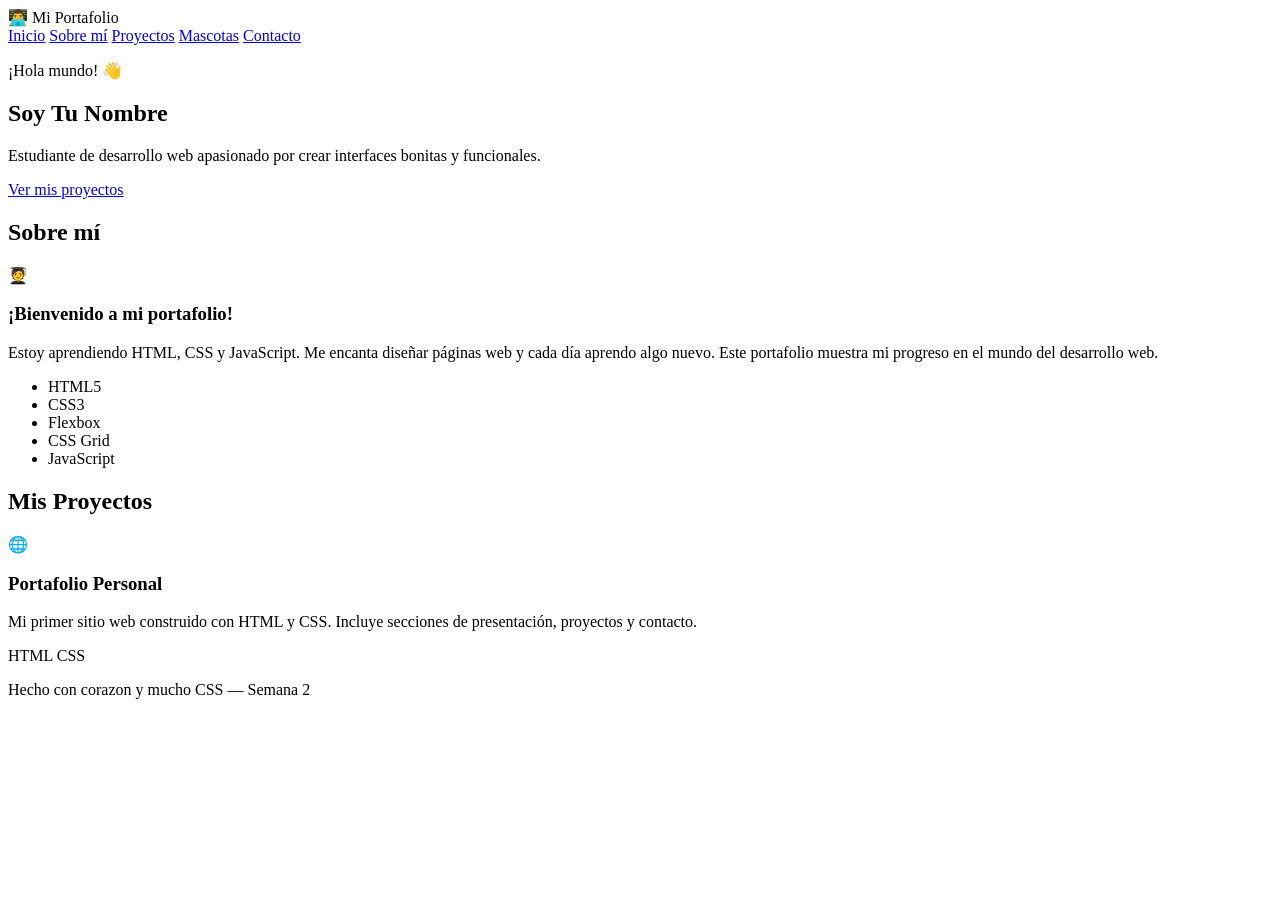
==== index.html @ 90aef14d "adelanto," ====
<!DOCTYPE html>
<html lang="es">
<head>
  <meta charset="UTF-8" />
  <meta name="viewport" content="width=device-width, initial-scale=1.0"/>
  <title>Mi Portafolio | Semana 2</title>
  <link rel="stylesheet" href="style.css" />
  <link href="https://fonts.googleapis.com/css2?family=Syne:wght@400;700;800&family=DM+Sans:wght@300;400;500&display=swap" rel="stylesheet"/>
</head>
<body>
 

  <header class="header">
    <div class="logo">👨‍💻 Mi Portafolio</div>
 
    <!-- Navegación distribuida con flexbox -->
    <nav class="nav">
      <a href="index.html">Inicio</a>
      <a href="#sobre-mi">Sobre mí</a>
      <a href="#proyectos">Proyectos</a>
      <a href="mascotas.html">Mascotas</a>
      <a href="#contacto">Contacto</a>
    </nav>
  </header>

  <section class="hero">
    <div class="hero-content">
      <p class="hero-tag">¡Hola mundo! 👋</p>
      <h1>Soy <span>Tu Nombre</span></h1>
      <p class="hero-sub">Estudiante de desarrollo web apasionado por crear interfaces bonitas y funcionales.</p>
      <a href="#proyectos" class="btn">Ver mis proyectos</a>
    </div>
  </section>
 
  <section class="sobre-mi" id="sobre-mi">
    <h2 class="section-title">Sobre mí</h2>
    <div class="sobre-mi-contenido">
      <div class="perfil-img">🧑‍🎓</div>
      <div class="perfil-texto">
        <h3>¡Bienvenido a mi portafolio!</h3>
        <p>Estoy aprendiendo HTML, CSS y JavaScript. Me encanta diseñar páginas web y cada día aprendo algo nuevo. Este portafolio muestra mi progreso en el mundo del desarrollo web.</p>
        <ul class="habilidades">
          <li>HTML5</li>
          <li>CSS3</li>
          <li>Flexbox</li>
          <li>CSS Grid</li>
          <li>JavaScript</li>
        </ul>
      </div>
    </div>
  </section>
 
  <section class="proyectos" id="proyectos">
    <h2 class="section-title">Mis Proyectos</h2>
 
    <!-- Contenedor principal con grid-area para layout de destaque -->
    <div class="proyectos-grid">
 
      <!-- Tarjeta destacada (ocupa más espacio con grid-area) -->
      <div class="tarjeta tarjeta-destacada">
        <div class="tarjeta-icon">🌐</div>
        <h3>Portafolio Personal</h3>
        <p>Mi primer sitio web construido con HTML y CSS. Incluye secciones de presentación, proyectos y contacto.</p>
        <span class="tag">HTML</span>
        <span class="tag">CSS</span>
      </div>
 
 
  <footer class="footer">
    <p>Hecho con corazon y mucho CSS — Semana 2</p>
  </footer>
 
</body>
</html>
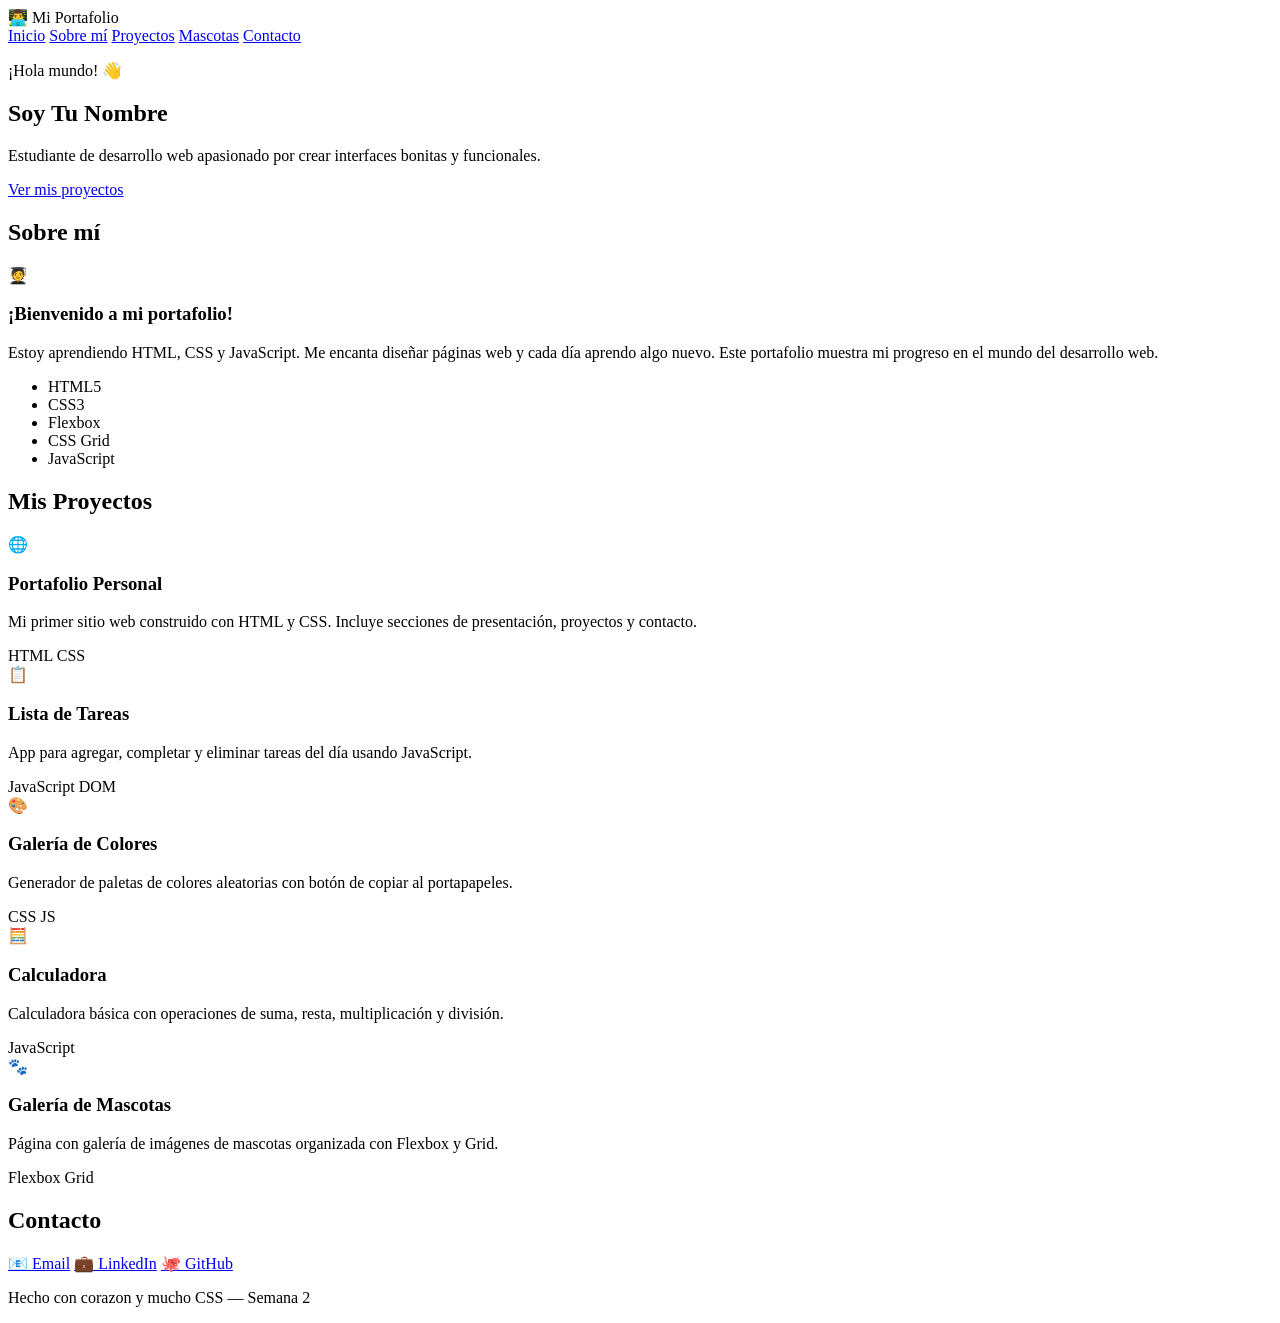
==== commit f3682e9b: "style terminado" ====
--- a/index.html
+++ b/index.html
@@ -65,6 +65,48 @@
         <span class="tag">CSS</span>
       </div>
  
+      <div class="tarjeta">
+        <div class="tarjeta-icon">📋</div>
+        <h3>Lista de Tareas</h3>
+        <p>App para agregar, completar y eliminar tareas del día usando JavaScript.</p>
+        <span class="tag">JavaScript</span>
+        <span class="tag">DOM</span>
+      </div>
+ 
+      <div class="tarjeta">
+        <div class="tarjeta-icon">🎨</div>
+        <h3>Galería de Colores</h3>
+        <p>Generador de paletas de colores aleatorias con botón de copiar al portapapeles.</p>
+        <span class="tag">CSS</span>
+        <span class="tag">JS</span>
+      </div>
+ 
+      <div class="tarjeta">
+        <div class="tarjeta-icon">🧮</div>
+        <h3>Calculadora</h3>
+        <p>Calculadora básica con operaciones de suma, resta, multiplicación y división.</p>
+        <span class="tag">JavaScript</span>
+      </div>
+ 
+      <div class="tarjeta">
+        <div class="tarjeta-icon">🐾</div>
+        <h3>Galería de Mascotas</h3>
+        <p>Página con galería de imágenes de mascotas organizada con Flexbox y Grid.</p>
+        <span class="tag">Flexbox</span>
+        <span class="tag">Grid</span>
+      </div>
+ 
+    </div>
+  </section>
+ 
+  <section class="contacto" id="contacto">
+    <h2 class="section-title">Contacto</h2>
+    <div class="contacto-links">
+      <a href="mailto:tuemail@ejemplo.com" class="contacto-btn">📧 Email</a>
+      <a href="#" class="contacto-btn">💼 LinkedIn</a>
+      <a href="#" class="contacto-btn">🐙 GitHub</a>
+    </div>
+  </section>
  
   <footer class="footer">
     <p>Hecho con corazon y mucho CSS — Semana 2</p>
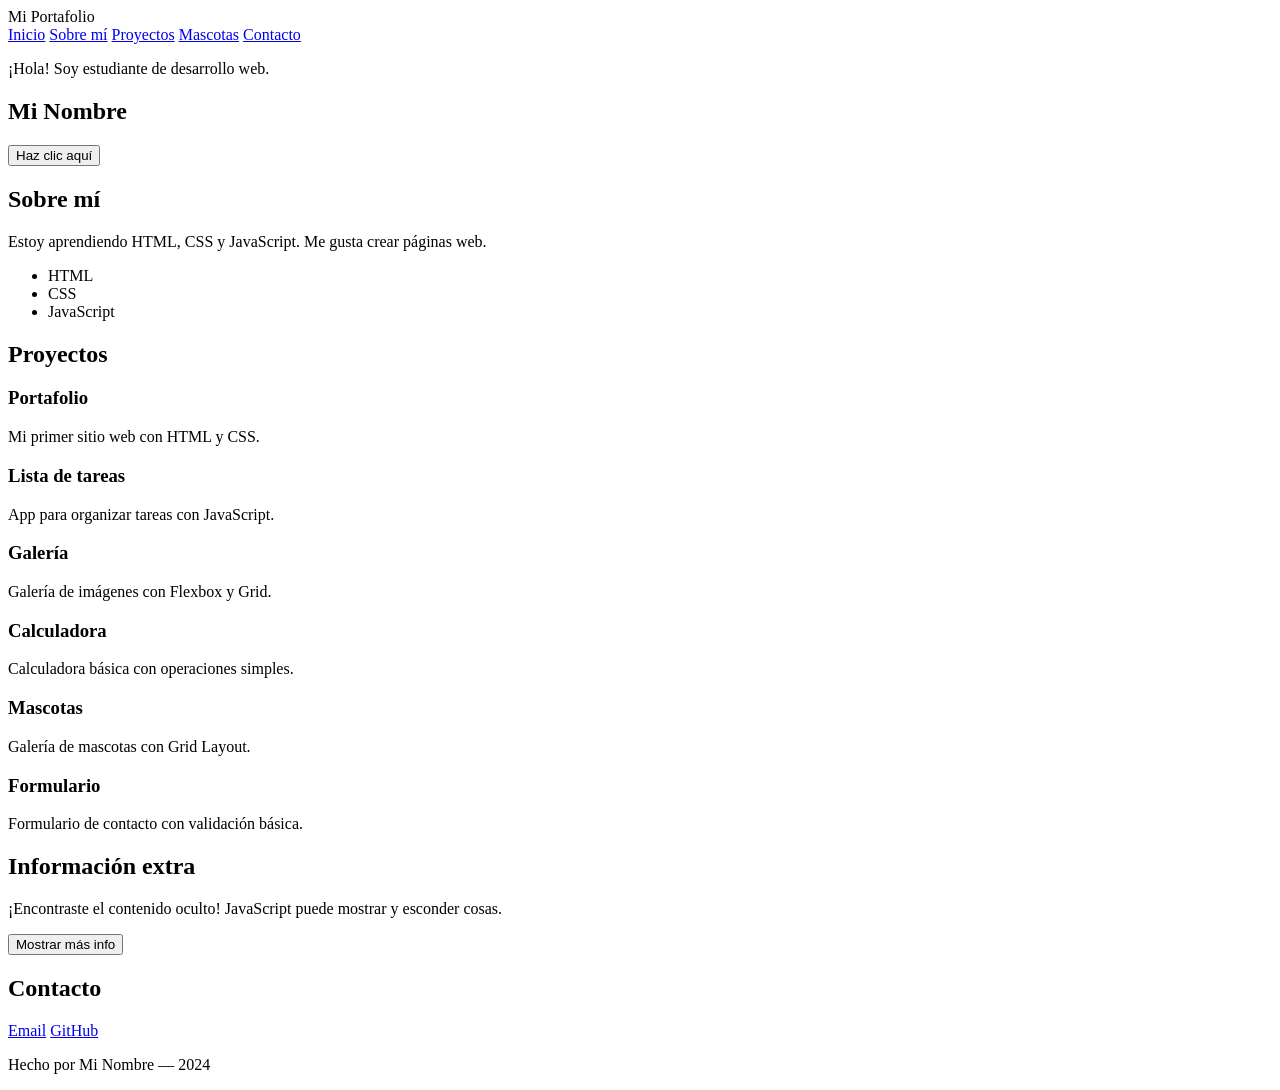
==== commit acd13fe7: "index arreglado" ====
--- a/index.html
+++ b/index.html
@@ -3,17 +3,13 @@
 <head>
   <meta charset="UTF-8" />
   <meta name="viewport" content="width=device-width, initial-scale=1.0"/>
-  <title>Mi Portafolio | Semana 2</title>
+  <title>Mi Portafolio</title>
   <link rel="stylesheet" href="style.css" />
-  <link href="https://fonts.googleapis.com/css2?family=Syne:wght@400;700;800&family=DM+Sans:wght@300;400;500&display=swap" rel="stylesheet"/>
 </head>
 <body>
  
-
   <header class="header">
-    <div class="logo">👨‍💻 Mi Portafolio</div>
- 
-    <!-- Navegación distribuida con flexbox -->
+    <div class="logo">Mi Portafolio</div>
     <nav class="nav">
       <a href="index.html">Inicio</a>
       <a href="#sobre-mi">Sobre mí</a>
@@ -22,96 +18,73 @@
       <a href="#contacto">Contacto</a>
     </nav>
   </header>
-
+ 
   <section class="hero">
-    <div class="hero-content">
-      <p class="hero-tag">¡Hola mundo! 👋</p>
-      <h1>Soy <span>Tu Nombre</span></h1>
-      <p class="hero-sub">Estudiante de desarrollo web apasionado por crear interfaces bonitas y funcionales.</p>
-      <a href="#proyectos" class="btn">Ver mis proyectos</a>
-    </div>
+    <p id="bienvenida">¡Hola! Soy estudiante de desarrollo web.</p>
+    <h1>Mi Nombre</h1>
+    <button class="btn" onclick="cambiarTexto()">Haz clic aquí</button>
   </section>
  
-  <section class="sobre-mi" id="sobre-mi">
-    <h2 class="section-title">Sobre mí</h2>
-    <div class="sobre-mi-contenido">
-      <div class="perfil-img">🧑‍🎓</div>
-      <div class="perfil-texto">
-        <h3>¡Bienvenido a mi portafolio!</h3>
-        <p>Estoy aprendiendo HTML, CSS y JavaScript. Me encanta diseñar páginas web y cada día aprendo algo nuevo. Este portafolio muestra mi progreso en el mundo del desarrollo web.</p>
-        <ul class="habilidades">
-          <li>HTML5</li>
-          <li>CSS3</li>
-          <li>Flexbox</li>
-          <li>CSS Grid</li>
-          <li>JavaScript</li>
-        </ul>
+  <section id="sobre-mi" class="seccion">
+    <h2>Sobre mí</h2>
+    <p>Estoy aprendiendo HTML, CSS y JavaScript. Me gusta crear páginas web.</p>
+    <ul class="habilidades">
+      <li>HTML</li>
+      <li>CSS</li>
+      <li>JavaScript</li>
+    </ul>
+  </section>
+ 
+  <section id="proyectos" class="seccion">
+    <h2>Proyectos</h2>
+    <div class="proyectos-grid">
+      <div class="tarjeta">
+        <h3>Portafolio</h3>
+        <p>Mi primer sitio web con HTML y CSS.</p>
+      </div>
+      <div class="tarjeta">
+        <h3>Lista de tareas</h3>
+        <p>App para organizar tareas con JavaScript.</p>
+      </div>
+      <div class="tarjeta">
+        <h3>Galería</h3>
+        <p>Galería de imágenes con Flexbox y Grid.</p>
+      </div>
+      <div class="tarjeta">
+        <h3>Calculadora</h3>
+        <p>Calculadora básica con operaciones simples.</p>
+      </div>
+      <div class="tarjeta">
+        <h3>Mascotas</h3>
+        <p>Galería de mascotas con Grid Layout.</p>
+      </div>
+      <div class="tarjeta">
+        <h3>Formulario</h3>
+        <p>Formulario de contacto con validación básica.</p>
       </div>
     </div>
   </section>
  
-  <section class="proyectos" id="proyectos">
-    <h2 class="section-title">Mis Proyectos</h2>
- 
-    <!-- Contenedor principal con grid-area para layout de destaque -->
-    <div class="proyectos-grid">
- 
-      <!-- Tarjeta destacada (ocupa más espacio con grid-area) -->
-      <div class="tarjeta tarjeta-destacada">
-        <div class="tarjeta-icon">🌐</div>
-        <h3>Portafolio Personal</h3>
-        <p>Mi primer sitio web construido con HTML y CSS. Incluye secciones de presentación, proyectos y contacto.</p>
-        <span class="tag">HTML</span>
-        <span class="tag">CSS</span>
-      </div>
- 
-      <div class="tarjeta">
-        <div class="tarjeta-icon">📋</div>
-        <h3>Lista de Tareas</h3>
-        <p>App para agregar, completar y eliminar tareas del día usando JavaScript.</p>
-        <span class="tag">JavaScript</span>
-        <span class="tag">DOM</span>
-      </div>
- 
-      <div class="tarjeta">
-        <div class="tarjeta-icon">🎨</div>
-        <h3>Galería de Colores</h3>
-        <p>Generador de paletas de colores aleatorias con botón de copiar al portapapeles.</p>
-        <span class="tag">CSS</span>
-        <span class="tag">JS</span>
-      </div>
- 
-      <div class="tarjeta">
-        <div class="tarjeta-icon">🧮</div>
-        <h3>Calculadora</h3>
-        <p>Calculadora básica con operaciones de suma, resta, multiplicación y división.</p>
-        <span class="tag">JavaScript</span>
-      </div>
- 
-      <div class="tarjeta">
-        <div class="tarjeta-icon">🐾</div>
-        <h3>Galería de Mascotas</h3>
-        <p>Página con galería de imágenes de mascotas organizada con Flexbox y Grid.</p>
-        <span class="tag">Flexbox</span>
-        <span class="tag">Grid</span>
-      </div>
- 
+  <section id="info-extra" class="seccion">
+    <h2>Información extra</h2>
+    <div id="contenido-oculto" class="oculto">
+      <p>¡Encontraste el contenido oculto! JavaScript puede mostrar y esconder cosas.</p>
     </div>
+    <button class="btn" onclick="mostrarOculto()">Mostrar más info</button>
   </section>
  
-  <section class="contacto" id="contacto">
-    <h2 class="section-title">Contacto</h2>
+  <section id="contacto" class="seccion">
+    <h2>Contacto</h2>
     <div class="contacto-links">
-      <a href="mailto:tuemail@ejemplo.com" class="contacto-btn">📧 Email</a>
-      <a href="#" class="contacto-btn">💼 LinkedIn</a>
-      <a href="#" class="contacto-btn">🐙 GitHub</a>
+      <a href="mailto:correo@ejemplo.com" class="btn">Email</a>
+      <a href="#" class="btn">GitHub</a>
     </div>
   </section>
  
   <footer class="footer">
-    <p>Hecho con corazon y mucho CSS — Semana 2</p>
+    <p>Hecho por Mi Nombre — 2024</p>
   </footer>
  
+  <script src="script.js"></script>
 </body>
-</html>
- 
+</html>
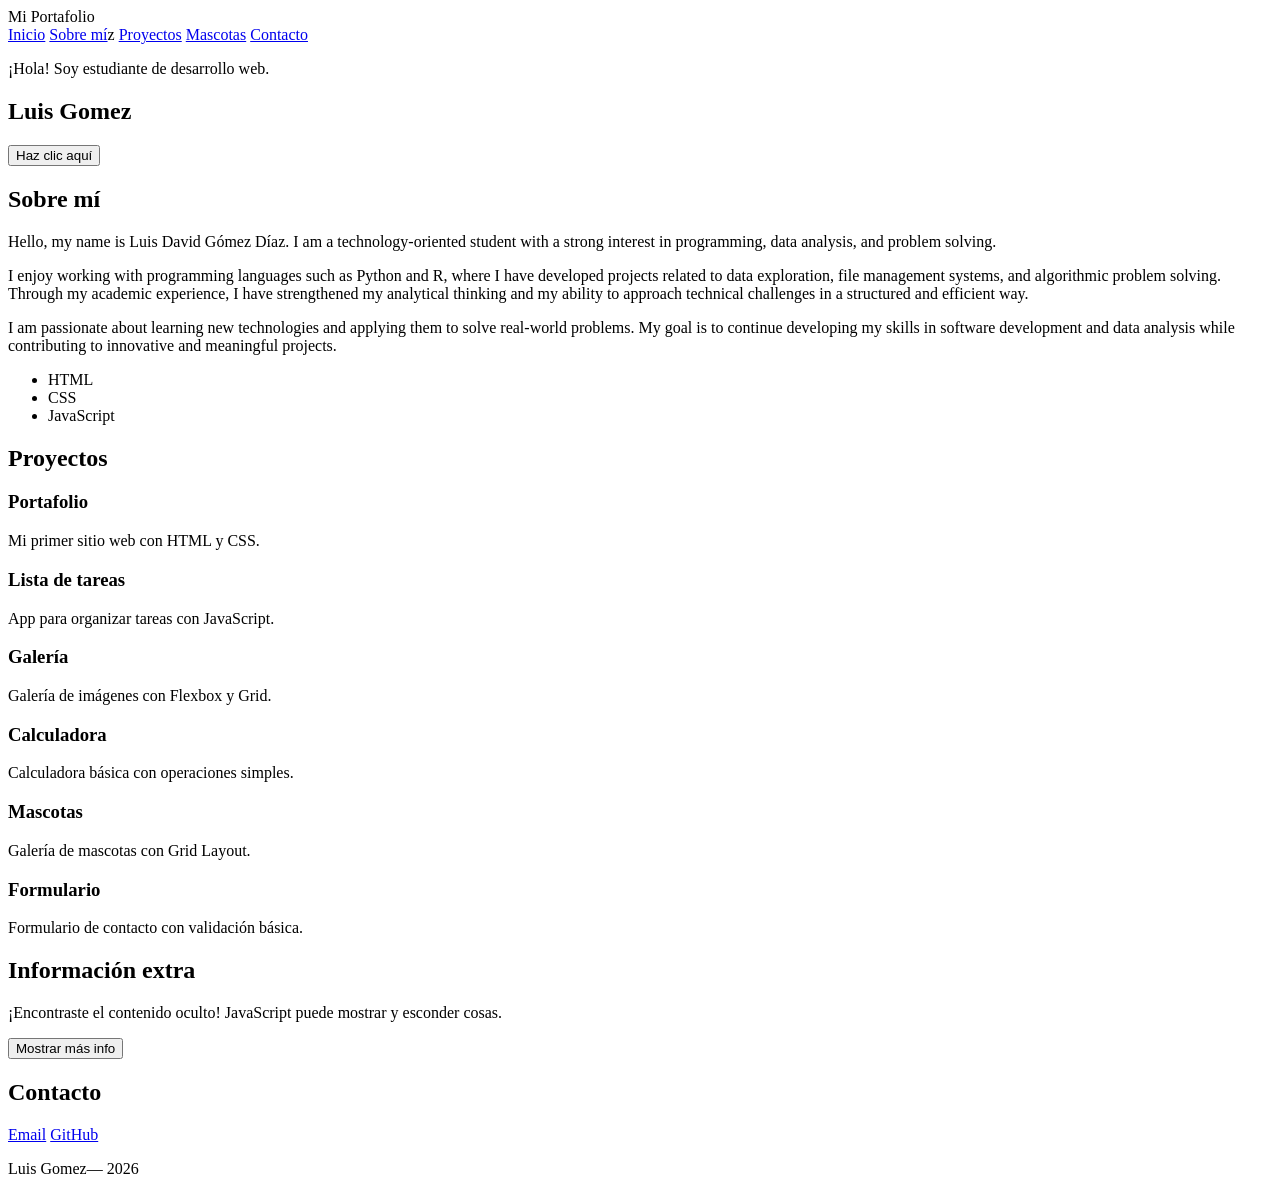
==== commit d4f6db18: "terminado" ====
--- a/index.html
+++ b/index.html
@@ -12,7 +12,7 @@
     <div class="logo">Mi Portafolio</div>
     <nav class="nav">
       <a href="index.html">Inicio</a>
-      <a href="#sobre-mi">Sobre mí</a>
+      <a href="#sobre-mi">Sobre mí</a>z
       <a href="#proyectos">Proyectos</a>
       <a href="mascotas.html">Mascotas</a>
       <a href="#contacto">Contacto</a>
@@ -21,13 +21,17 @@
  
   <section class="hero">
     <p id="bienvenida">¡Hola! Soy estudiante de desarrollo web.</p>
-    <h1>Mi Nombre</h1>
+    <h1>Luis Gomez</h1>
     <button class="btn" onclick="cambiarTexto()">Haz clic aquí</button>
   </section>
  
   <section id="sobre-mi" class="seccion">
     <h2>Sobre mí</h2>
-    <p>Estoy aprendiendo HTML, CSS y JavaScript. Me gusta crear páginas web.</p>
+    <p>Hello, my name is Luis David Gómez Díaz. I am a technology-oriented student with a strong interest in programming, data analysis, and problem solving.</p>
+
+<p>I enjoy working with programming languages such as Python and R, where I have developed projects related to data exploration, file management systems, and algorithmic problem solving. Through my academic experience, I have strengthened my analytical thinking and my ability to approach technical challenges in a structured and efficient way.</p>
+
+<p>I am passionate about learning new technologies and applying them to solve real-world problems. My goal is to continue developing my skills in software development and data analysis while contributing to innovative and meaningful projects.</p>
     <ul class="habilidades">
       <li>HTML</li>
       <li>CSS</li>
@@ -76,13 +80,13 @@
   <section id="contacto" class="seccion">
     <h2>Contacto</h2>
     <div class="contacto-links">
-      <a href="mailto:correo@ejemplo.com" class="btn">Email</a>
+      <a href="Luisgomez@idetp.edu.co" class="btn">Email</a>
       <a href="#" class="btn">GitHub</a>
     </div>
   </section>
  
   <footer class="footer">
-    <p>Hecho por Mi Nombre — 2024</p>
+    <p>Luis Gomez— 2026</p>
   </footer>
  
   <script src="script.js"></script>
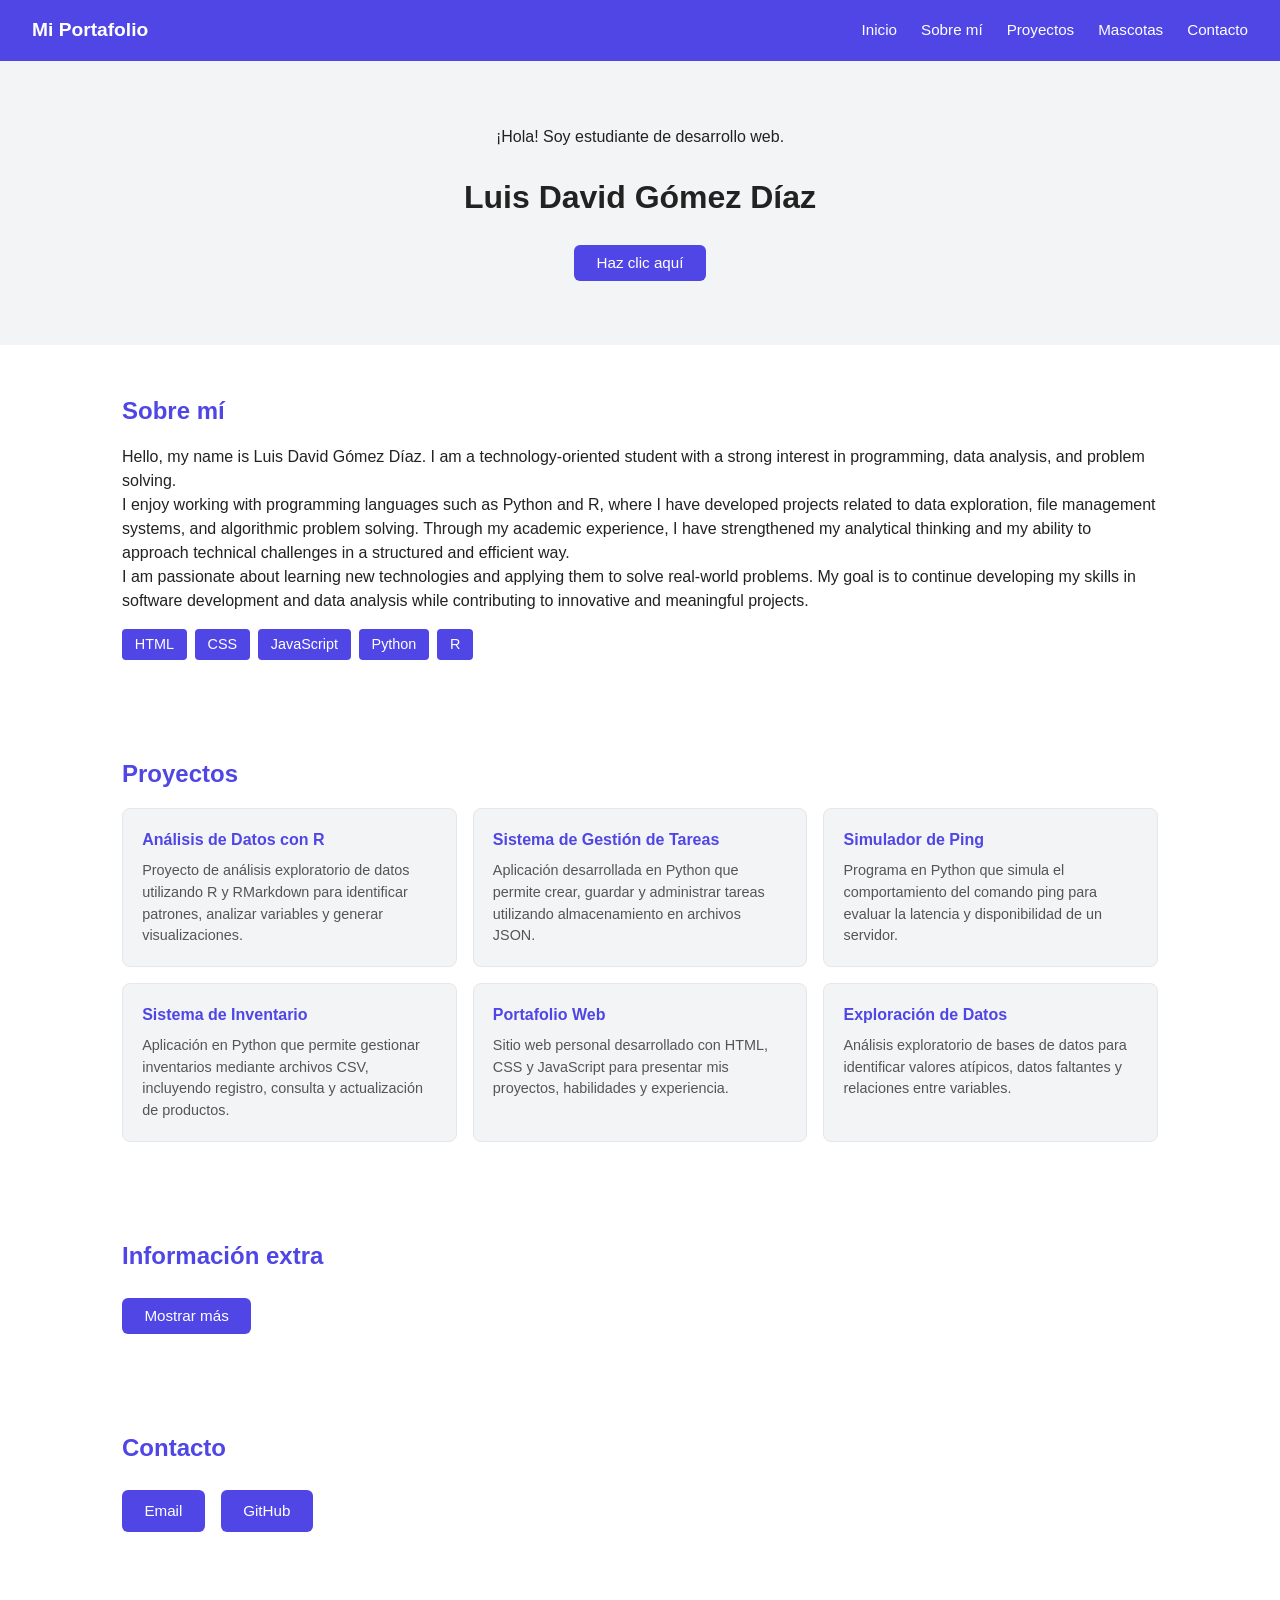
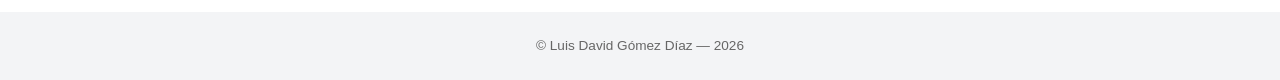
==== commit 48c8d756: "trabajo final" ====
--- a/index.html
+++ b/index.html
@@ -6,89 +6,107 @@
   <title>Mi Portafolio</title>
   <link rel="stylesheet" href="style.css" />
 </head>
+
 <body>
- 
-  <header class="header">
-    <div class="logo">Mi Portafolio</div>
-    <nav class="nav">
-      <a href="index.html">Inicio</a>
-      <a href="#sobre-mi">Sobre mí</a>z
-      <a href="#proyectos">Proyectos</a>
-      <a href="mascotas.html">Mascotas</a>
-      <a href="#contacto">Contacto</a>
-    </nav>
-  </header>
- 
-  <section class="hero">
-    <p id="bienvenida">¡Hola! Soy estudiante de desarrollo web.</p>
-    <h1>Luis Gomez</h1>
-    <button class="btn" onclick="cambiarTexto()">Haz clic aquí</button>
-  </section>
- 
-  <section id="sobre-mi" class="seccion">
-    <h2>Sobre mí</h2>
-    <p>Hello, my name is Luis David Gómez Díaz. I am a technology-oriented student with a strong interest in programming, data analysis, and problem solving.</p>
 
-<p>I enjoy working with programming languages such as Python and R, where I have developed projects related to data exploration, file management systems, and algorithmic problem solving. Through my academic experience, I have strengthened my analytical thinking and my ability to approach technical challenges in a structured and efficient way.</p>
+<header class="header">
+  <div class="logo">Mi Portafolio</div>
 
-<p>I am passionate about learning new technologies and applying them to solve real-world problems. My goal is to continue developing my skills in software development and data analysis while contributing to innovative and meaningful projects.</p>
-    <ul class="habilidades">
-      <li>HTML</li>
-      <li>CSS</li>
-      <li>JavaScript</li>
-    </ul>
-  </section>
- 
-  <section id="proyectos" class="seccion">
-    <h2>Proyectos</h2>
-    <div class="proyectos-grid">
-      <div class="tarjeta">
-        <h3>Portafolio</h3>
-        <p>Mi primer sitio web con HTML y CSS.</p>
-      </div>
-      <div class="tarjeta">
-        <h3>Lista de tareas</h3>
-        <p>App para organizar tareas con JavaScript.</p>
-      </div>
-      <div class="tarjeta">
-        <h3>Galería</h3>
-        <p>Galería de imágenes con Flexbox y Grid.</p>
-      </div>
-      <div class="tarjeta">
-        <h3>Calculadora</h3>
-        <p>Calculadora básica con operaciones simples.</p>
-      </div>
-      <div class="tarjeta">
-        <h3>Mascotas</h3>
-        <p>Galería de mascotas con Grid Layout.</p>
-      </div>
-      <div class="tarjeta">
-        <h3>Formulario</h3>
-        <p>Formulario de contacto con validación básica.</p>
-      </div>
+  <nav class="nav">
+    <a href="index.html">Inicio</a>
+    <a href="#sobre-mi">Sobre mí</a>
+    <a href="#proyectos">Proyectos</a>
+    <a href="mascotas.html">Mascotas</a>
+    <a href="#contacto">Contacto</a>
+  </nav>
+</header>
+
+<section class="hero">
+  <p id="bienvenida">¡Hola! Soy estudiante de desarrollo web.</p>
+  <h1>Luis David Gómez Díaz</h1>
+  <button class="btn" onclick="cambiarTexto()">Haz clic aquí</button>
+</section>
+
+<section id="sobre-mi" class="seccion">
+  <h2>Sobre mí</h2>
+
+  <p>Hello, my name is Luis David Gómez Díaz. I am a technology-oriented student with a strong interest in programming, data analysis, and problem solving.</p>
+
+  <p>I enjoy working with programming languages such as Python and R, where I have developed projects related to data exploration, file management systems, and algorithmic problem solving. Through my academic experience, I have strengthened my analytical thinking and my ability to approach technical challenges in a structured and efficient way.</p>
+
+  <p>I am passionate about learning new technologies and applying them to solve real-world problems. My goal is to continue developing my skills in software development and data analysis while contributing to innovative and meaningful projects.</p>
+
+  <ul class="habilidades">
+    <li>HTML</li>
+    <li>CSS</li>
+    <li>JavaScript</li>
+    <li>Python</li>
+    <li>R</li>
+  </ul>
+</section>
+
+<section id="proyectos" class="seccion">
+  <h2>Proyectos</h2>
+
+  <div class="proyectos-grid">
+
+    <div class="tarjeta">
+      <h3>Análisis de Datos con R</h3>
+      <p>Proyecto de análisis exploratorio de datos utilizando R y RMarkdown para identificar patrones, analizar variables y generar visualizaciones.</p>
     </div>
-  </section>
- 
-  <section id="info-extra" class="seccion">
-    <h2>Información extra</h2>
-    <div id="contenido-oculto" class="oculto">
-      <p>¡Encontraste el contenido oculto! JavaScript puede mostrar y esconder cosas.</p>
+
+    <div class="tarjeta">
+      <h3>Sistema de Gestión de Tareas</h3>
+      <p>Aplicación desarrollada en Python que permite crear, guardar y administrar tareas utilizando almacenamiento en archivos JSON.</p>
     </div>
-    <button class="btn" onclick="mostrarOculto()">Mostrar más info</button>
-  </section>
- 
-  <section id="contacto" class="seccion">
-    <h2>Contacto</h2>
-    <div class="contacto-links">
-      <a href="Luisgomez@idetp.edu.co" class="btn">Email</a>
-      <a href="#" class="btn">GitHub</a>
+
+    <div class="tarjeta">
+      <h3>Simulador de Ping</h3>
+      <p>Programa en Python que simula el comportamiento del comando ping para evaluar la latencia y disponibilidad de un servidor.</p>
     </div>
-  </section>
- 
-  <footer class="footer">
-    <p>Luis Gomez— 2026</p>
-  </footer>
- 
-  <script src="script.js"></script>
+
+    <div class="tarjeta">
+      <h3>Sistema de Inventario</h3>
+      <p>Aplicación en Python que permite gestionar inventarios mediante archivos CSV, incluyendo registro, consulta y actualización de productos.</p>
+    </div>
+
+    <div class="tarjeta">
+      <h3>Portafolio Web</h3>
+      <p>Sitio web personal desarrollado con HTML, CSS y JavaScript para presentar mis proyectos, habilidades y experiencia.</p>
+    </div>
+
+    <div class="tarjeta">
+      <h3>Exploración de Datos</h3>
+      <p>Análisis exploratorio de bases de datos para identificar valores atípicos, datos faltantes y relaciones entre variables.</p>
+    </div>
+
+  </div>
+</section>
+
+<section id="info-extra" class="seccion">
+  <h2>Información extra</h2>
+
+  <div id="contenido-oculto" class="oculto">
+    <p>Además del desarrollo web, también me interesa el análisis de datos y el uso de herramientas como Python y R para resolver problemas del mundo real.</p>
+  </div>
+
+  <button class="btn" onclick="mostrarOculto()">Mostrar más</button>
+</section>
+
+<section id="contacto" class="seccion">
+  <h2>Contacto</h2>
+
+  <div class="contacto-links">
+    <a href="mailto:Luisgomez@idetp.edu.co" class="btn">Email</a>
+    <a href="#" class="btn">GitHub</a>
+  </div>
+</section>
+
+<footer class="footer">
+  <p>© Luis David Gómez Díaz — 2026</p>
+</footer>
+
+<script src="script.js"></script>
+
 </body>
 </html>
--- a/style.css
+++ b/style.css
@@ -0,0 +1,277 @@
+:root {
+  --color-fondo: #ffffff;
+  --color-texto: #222222;
+  --color-acento: #4f46e5;
+  --color-gris: #f3f4f6;
+  --color-borde: #e5e7eb;
+  --fuente: Arial, sans-serif;
+}
+
+*{
+  margin:0;
+  padding:0;
+  box-sizing:border-box;
+}
+
+body{
+  font-family:var(--fuente);
+  background-color:var(--color-fondo);
+  color:var(--color-texto);
+  font-size:1rem;
+  line-height:1.5;
+}
+
+img{
+  max-width:100%;
+  height:auto;
+}
+
+a{
+  text-decoration:none;
+  color:inherit;
+}
+
+/* Header */
+
+.header{
+  display:flex;
+  justify-content:space-between;
+  align-items:center;
+  padding:1rem 2rem;
+  background-color:var(--color-acento);
+  color:white;
+}
+
+.logo{
+  font-size:1.2rem;
+  font-weight:bold;
+}
+
+.nav{
+  display:flex;
+  gap:1.5rem;
+}
+
+.nav a{
+  color:white;
+  font-size:0.95rem;
+}
+
+.nav a:hover{
+  text-decoration:underline;
+}
+
+/* Hero */
+
+.hero{
+  text-align:center;
+  padding:4rem 2rem;
+  background-color:var(--color-gris);
+}
+
+.hero h1{
+  font-size:2rem;
+  margin:1rem 0;
+}
+
+.hero p{
+  font-size:1rem;
+  margin-bottom:1.5rem;
+}
+
+/* Secciones */
+
+.seccion{
+  padding:3rem 2rem;
+  max-width:1100px;
+  margin:0 auto;
+}
+
+.seccion h2{
+  font-size:1.5rem;
+  margin-bottom:1rem;
+  color:var(--color-acento);
+}
+
+/* Habilidades */
+
+.habilidades{
+  display:flex;
+  flex-wrap:wrap;
+  gap:0.5rem;
+  list-style:none;
+  margin-top:1rem;
+}
+
+.habilidades li{
+  background-color:var(--color-acento);
+  color:white;
+  padding:0.3rem 0.8rem;
+  border-radius:4px;
+  font-size:0.9rem;
+}
+
+/* Proyectos */
+
+.proyectos-grid{
+  display:grid;
+  grid-template-columns:repeat(3,1fr);
+  gap:1rem;
+  margin-top:1rem;
+}
+
+.tarjeta{
+  background-color:var(--color-gris);
+  border:1px solid var(--color-borde);
+  border-radius:8px;
+  padding:1.2rem;
+  transition:transform 0.2s ease;
+}
+
+.tarjeta:hover{
+  transform:translateY(-3px);
+}
+
+.tarjeta h3{
+  font-size:1rem;
+  margin-bottom:0.5rem;
+  color:var(--color-acento);
+}
+
+.tarjeta p{
+  font-size:0.9rem;
+  color:#555;
+}
+
+/* Botones */
+
+.btn{
+  display:inline-block;
+  background-color:var(--color-acento);
+  color:white;
+  padding:0.6rem 1.4rem;
+  border:none;
+  border-radius:6px;
+  font-size:0.95rem;
+  cursor:pointer;
+  margin-top:0.5rem;
+}
+
+.btn:hover{
+  opacity:0.85;
+}
+
+/* Galería mascotas */
+
+.galeria{
+  display:grid;
+  grid-template-columns:repeat(4,1fr);
+  gap:1rem;
+  margin-top:1rem;
+}
+
+.mascota-card{
+  background-color:var(--color-gris);
+  border:1px solid var(--color-borde);
+  border-radius:8px;
+  text-align:center;
+  overflow:hidden;
+  transition:transform 0.2s ease;
+}
+
+.mascota-card:hover{
+  transform:scale(1.02);
+}
+
+.mascota-card img{
+  width:100%;
+  height:140px;
+  object-fit:cover;
+  display:block;
+}
+
+.mascota-card p{
+  padding:0.6rem;
+  font-size:0.9rem;
+  color:#555;
+}
+
+/* Información oculta */
+
+.oculto{
+  display:none;
+  background-color:var(--color-gris);
+  border:1px solid var(--color-borde);
+  border-radius:8px;
+  padding:1rem;
+  margin-bottom:1rem;
+}
+
+/* Contacto */
+
+.contacto-links{
+  display:flex;
+  gap:1rem;
+  flex-wrap:wrap;
+  margin-top:1rem;
+}
+
+/* Footer */
+
+.footer{
+  text-align:center;
+  padding:1.5rem;
+  background-color:var(--color-gris);
+  font-size:0.85rem;
+  color:#666;
+  margin-top:2rem;
+}
+
+/* Responsive */
+
+@media (max-width:600px){
+
+  .header{
+    flex-direction:column;
+    gap:0.8rem;
+  }
+
+  .nav{
+    flex-direction:column;
+    align-items:center;
+    gap:0.5rem;
+  }
+
+  .proyectos-grid{
+    grid-template-columns:1fr;
+  }
+
+  .galeria{
+    grid-template-columns:repeat(2,1fr);
+  }
+
+}
+
+@media (min-width:601px) and (max-width:900px){
+
+  .proyectos-grid{
+    grid-template-columns:repeat(2,1fr);
+  }
+
+  .galeria{
+    grid-template-columns:repeat(3,1fr);
+  }
+
+}
+
+@media (min-width:901px){
+
+  .proyectos-grid{
+    grid-template-columns:repeat(3,1fr);
+  }
+
+  .galeria{
+    grid-template-columns:repeat(4,1fr);
+  }
+
+}
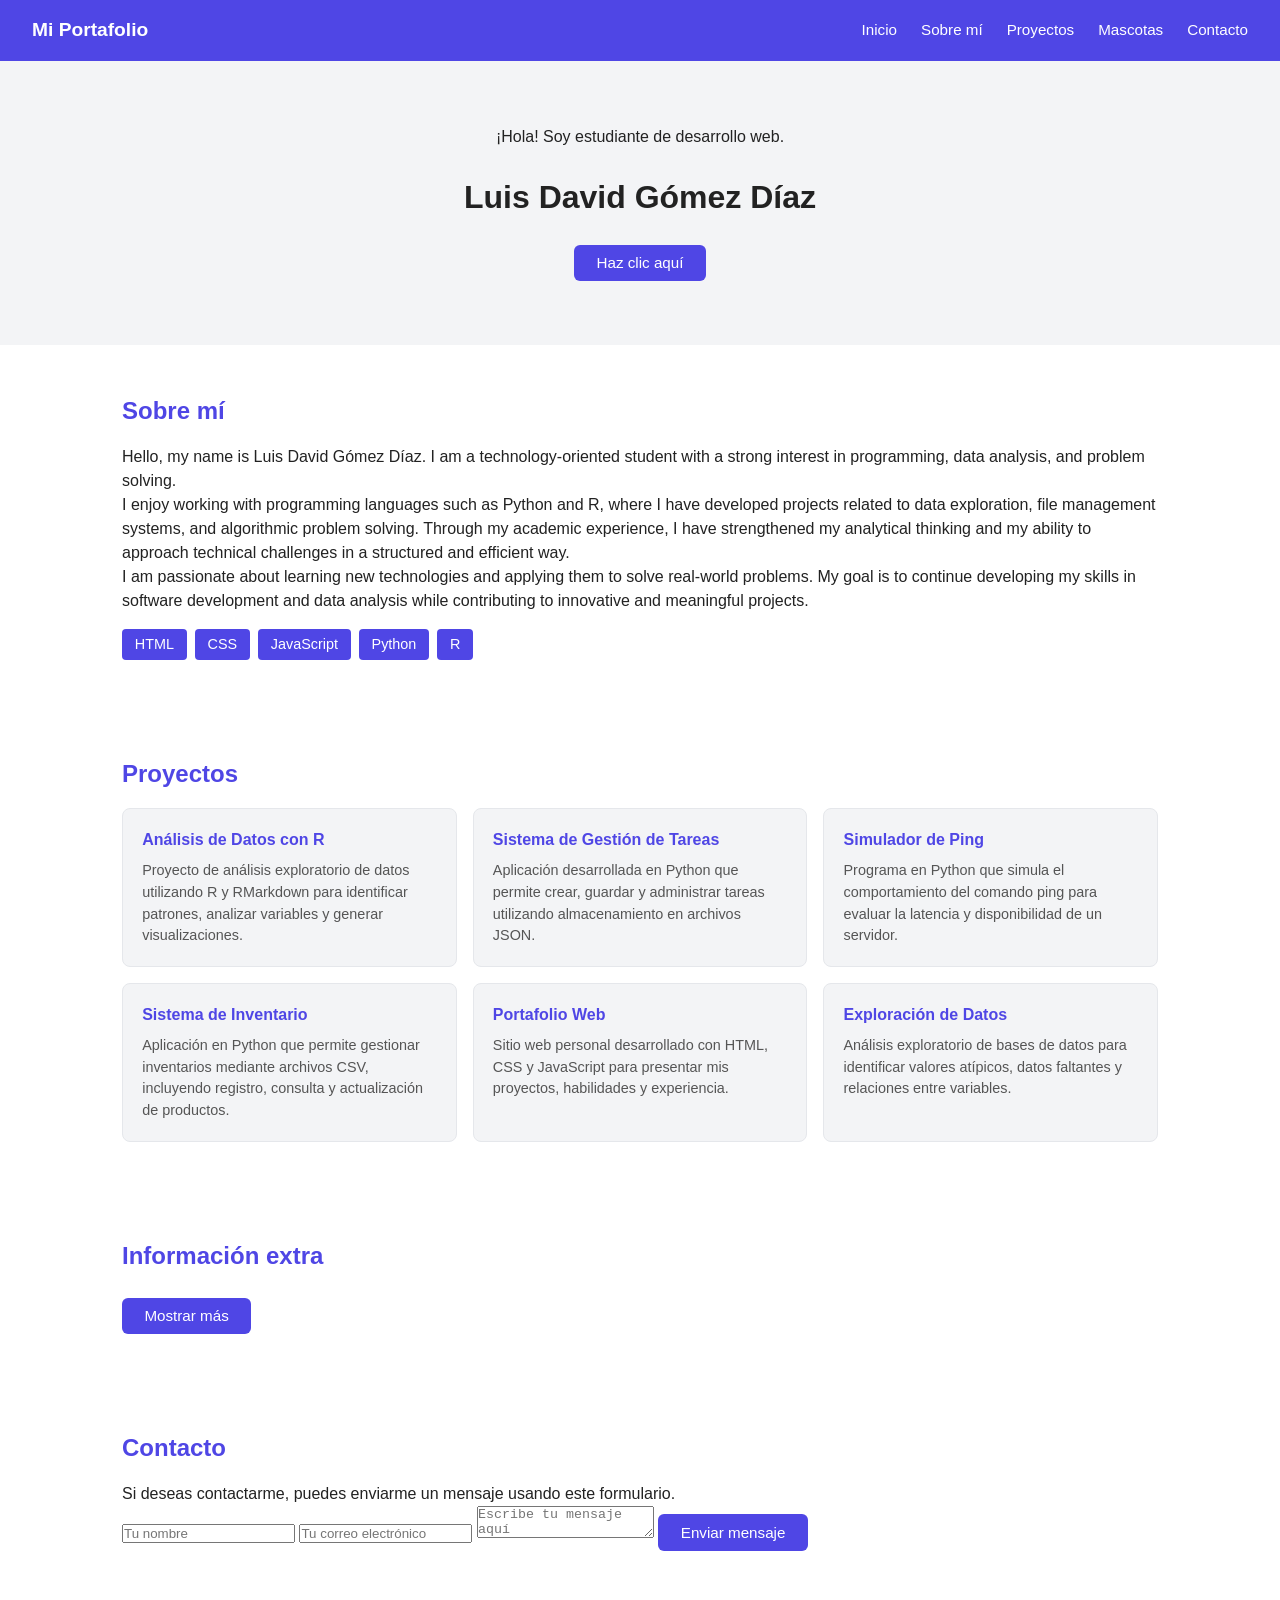
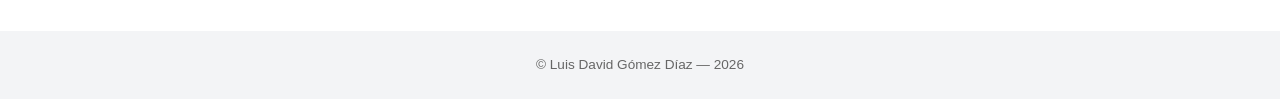
==== commit 7e2e8b9d: "final" ====
--- a/index.html
+++ b/index.html
@@ -96,10 +96,34 @@
 <section id="contacto" class="seccion">
   <h2>Contacto</h2>
 
-  <div class="contacto-links">
-    <a href="mailto:Luisgomez@idetp.edu.co" class="btn">Email</a>
-    <a href="#" class="btn">GitHub</a>
-  </div>
+  <p>Si deseas contactarme, puedes enviarme un mensaje usando este formulario.</p>
+
+  <form id="formulario-contacto">
+
+    <input 
+      type="text" 
+      id="nombre" 
+      placeholder="Tu nombre"
+      required
+    >
+
+    <input 
+      type="email" 
+      id="email" 
+      placeholder="Tu correo electrónico"
+      required
+    >
+
+    <textarea 
+      id="mensaje"
+      placeholder="Escribe tu mensaje aquí"
+      required
+    ></textarea>
+
+    <button type="submit" class="btn">Enviar mensaje</button>
+
+  </form>
+
 </section>
 
 <footer class="footer">
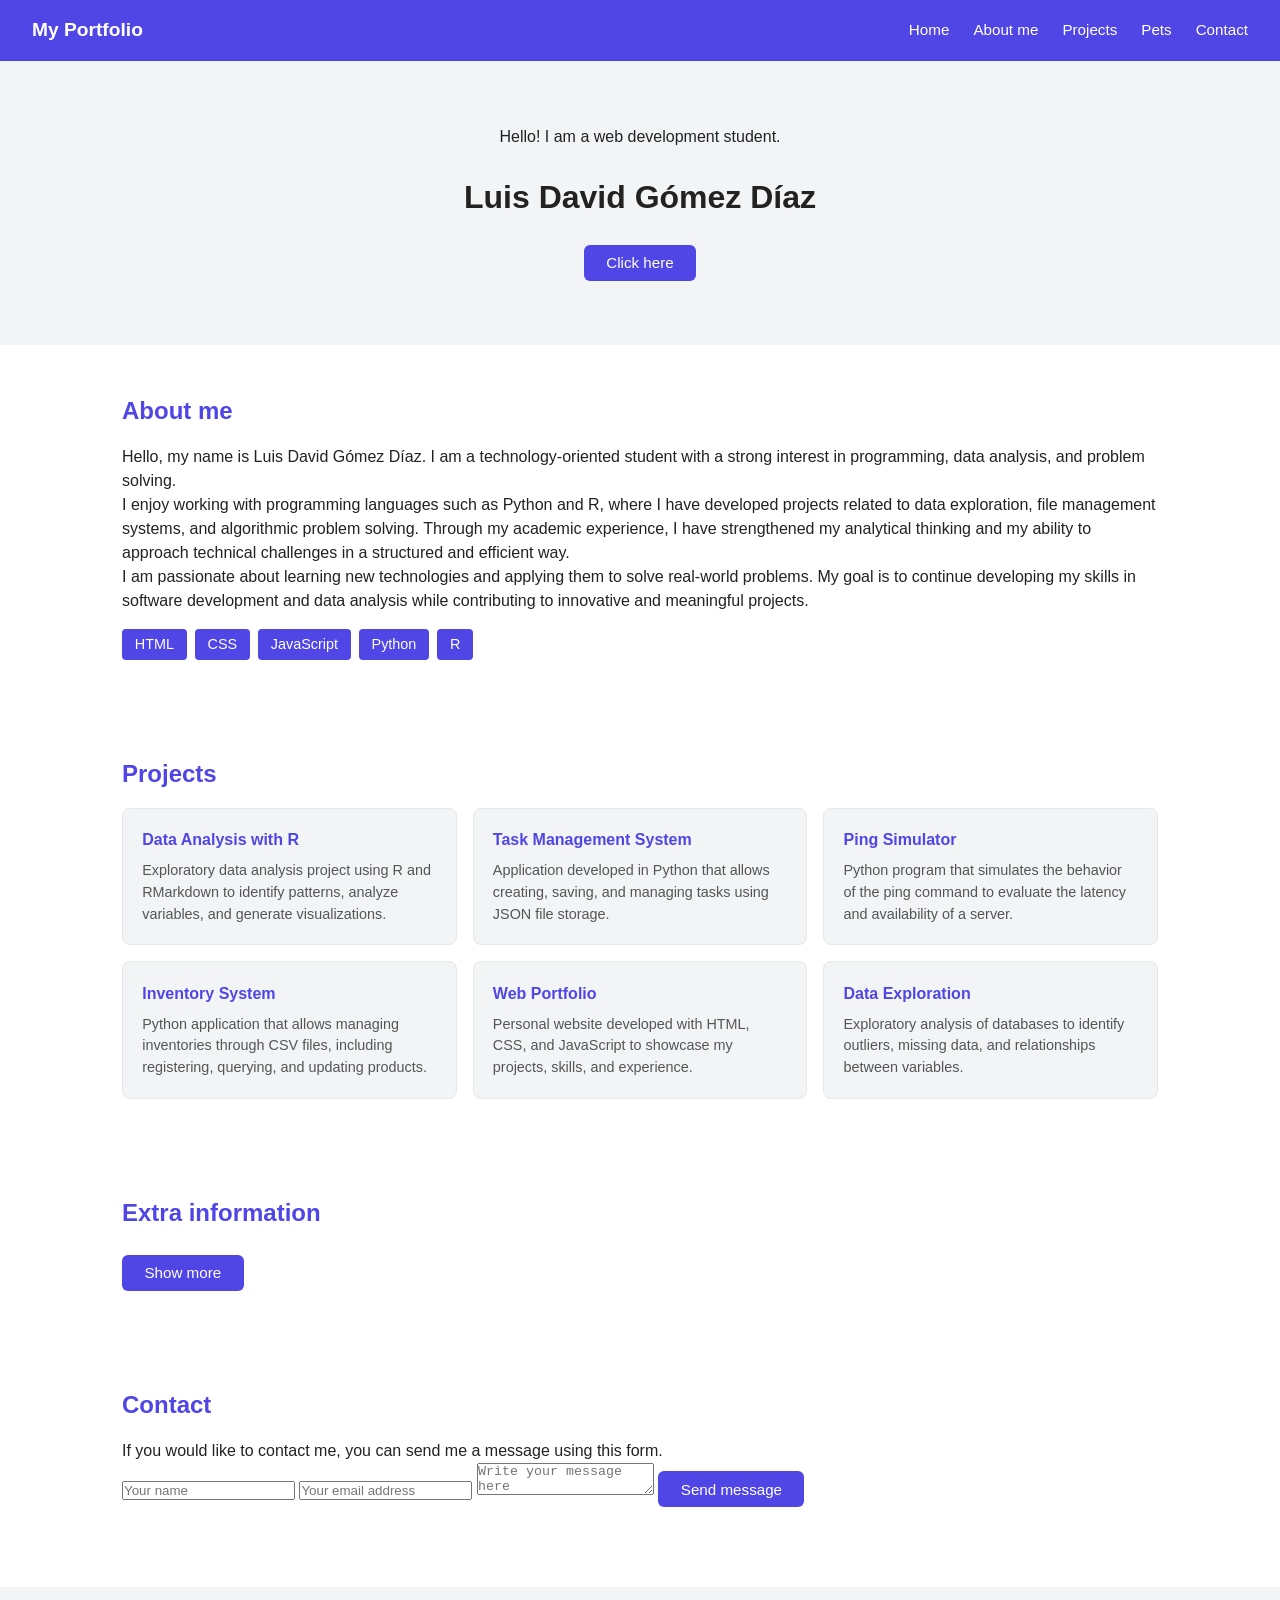
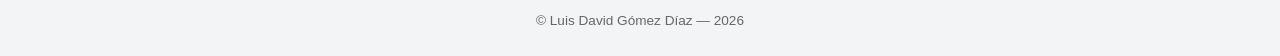
==== commit d9f9fc8c: "final" ====
--- a/index.html
+++ b/index.html
@@ -1,34 +1,34 @@
 <!DOCTYPE html>
-<html lang="es">
+<html lang="en">
 <head>
   <meta charset="UTF-8" />
   <meta name="viewport" content="width=device-width, initial-scale=1.0"/>
-  <title>Mi Portafolio</title>
+  <title>My Portfolio</title>
   <link rel="stylesheet" href="style.css" />
 </head>
 
 <body>
 
 <header class="header">
-  <div class="logo">Mi Portafolio</div>
+  <div class="logo">My Portfolio</div>
 
   <nav class="nav">
-    <a href="index.html">Inicio</a>
-    <a href="#sobre-mi">Sobre mí</a>
-    <a href="#proyectos">Proyectos</a>
-    <a href="mascotas.html">Mascotas</a>
-    <a href="#contacto">Contacto</a>
+    <a href="index.html">Home</a>
+    <a href="#about-me">About me</a>
+    <a href="#projects">Projects</a>
+    <a href="pets.html">Pets</a>
+    <a href="#contact">Contact</a>
   </nav>
 </header>
 
 <section class="hero">
-  <p id="bienvenida">¡Hola! Soy estudiante de desarrollo web.</p>
+  <p id="welcome">Hello! I am a web development student.</p>
   <h1>Luis David Gómez Díaz</h1>
-  <button class="btn" onclick="cambiarTexto()">Haz clic aquí</button>
+  <button class="btn" onclick="changeText()">Click here</button>
 </section>
 
-<section id="sobre-mi" class="seccion">
-  <h2>Sobre mí</h2>
+<section id="about-me" class="seccion">
+  <h2>About me</h2>
 
   <p>Hello, my name is Luis David Gómez Díaz. I am a technology-oriented student with a strong interest in programming, data analysis, and problem solving.</p>
 
@@ -45,82 +45,82 @@
   </ul>
 </section>
 
-<section id="proyectos" class="seccion">
-  <h2>Proyectos</h2>
+<section id="projects" class="seccion">
+  <h2>Projects</h2>
 
   <div class="proyectos-grid">
 
     <div class="tarjeta">
-      <h3>Análisis de Datos con R</h3>
-      <p>Proyecto de análisis exploratorio de datos utilizando R y RMarkdown para identificar patrones, analizar variables y generar visualizaciones.</p>
+      <h3>Data Analysis with R</h3>
+      <p>Exploratory data analysis project using R and RMarkdown to identify patterns, analyze variables, and generate visualizations.</p>
     </div>
 
     <div class="tarjeta">
-      <h3>Sistema de Gestión de Tareas</h3>
-      <p>Aplicación desarrollada en Python que permite crear, guardar y administrar tareas utilizando almacenamiento en archivos JSON.</p>
+      <h3>Task Management System</h3>
+      <p>Application developed in Python that allows creating, saving, and managing tasks using JSON file storage.</p>
     </div>
 
     <div class="tarjeta">
-      <h3>Simulador de Ping</h3>
-      <p>Programa en Python que simula el comportamiento del comando ping para evaluar la latencia y disponibilidad de un servidor.</p>
+      <h3>Ping Simulator</h3>
+      <p>Python program that simulates the behavior of the ping command to evaluate the latency and availability of a server.</p>
     </div>
 
     <div class="tarjeta">
-      <h3>Sistema de Inventario</h3>
-      <p>Aplicación en Python que permite gestionar inventarios mediante archivos CSV, incluyendo registro, consulta y actualización de productos.</p>
+      <h3>Inventory System</h3>
+      <p>Python application that allows managing inventories through CSV files, including registering, querying, and updating products.</p>
     </div>
 
     <div class="tarjeta">
-      <h3>Portafolio Web</h3>
-      <p>Sitio web personal desarrollado con HTML, CSS y JavaScript para presentar mis proyectos, habilidades y experiencia.</p>
+      <h3>Web Portfolio</h3>
+      <p>Personal website developed with HTML, CSS, and JavaScript to showcase my projects, skills, and experience.</p>
     </div>
 
     <div class="tarjeta">
-      <h3>Exploración de Datos</h3>
-      <p>Análisis exploratorio de bases de datos para identificar valores atípicos, datos faltantes y relaciones entre variables.</p>
+      <h3>Data Exploration</h3>
+      <p>Exploratory analysis of databases to identify outliers, missing data, and relationships between variables.</p>
     </div>
 
   </div>
 </section>
 
-<section id="info-extra" class="seccion">
-  <h2>Información extra</h2>
+<section id="extra-info" class="seccion">
+  <h2>Extra information</h2>
 
-  <div id="contenido-oculto" class="oculto">
-    <p>Además del desarrollo web, también me interesa el análisis de datos y el uso de herramientas como Python y R para resolver problemas del mundo real.</p>
+  <div id="hidden-content" class="oculto">
+    <p>In addition to web development, I am also interested in data analysis and the use of tools such as Python and R to solve real-world problems.</p>
   </div>
 
-  <button class="btn" onclick="mostrarOculto()">Mostrar más</button>
+  <button class="btn" onclick="showHidden()">Show more</button>
 </section>
 
-<section id="contacto" class="seccion">
-  <h2>Contacto</h2>
+<section id="contact" class="seccion">
+  <h2>Contact</h2>
 
-  <p>Si deseas contactarme, puedes enviarme un mensaje usando este formulario.</p>
+  <p>If you would like to contact me, you can send me a message using this form.</p>
 
-  <form id="formulario-contacto">
+  <form id="contact-form">
 
     <input 
       type="text" 
-      id="nombre" 
-      placeholder="Tu nombre"
+      id="name" 
+      placeholder="Your name"
       required
     >
 
     <input 
       type="email" 
       id="email" 
-      placeholder="Tu correo electrónico"
+      placeholder="Your email address"
       required
     >
 
     <textarea 
-      id="mensaje"
-      placeholder="Escribe tu mensaje aquí"
+      id="message"
+      placeholder="Write your message here"
       required
     ></textarea>
 
-    <button type="submit" class="btn">Enviar mensaje</button>
+    <button type="submit" class="btn">Send message</button>
 
   </form>
 
